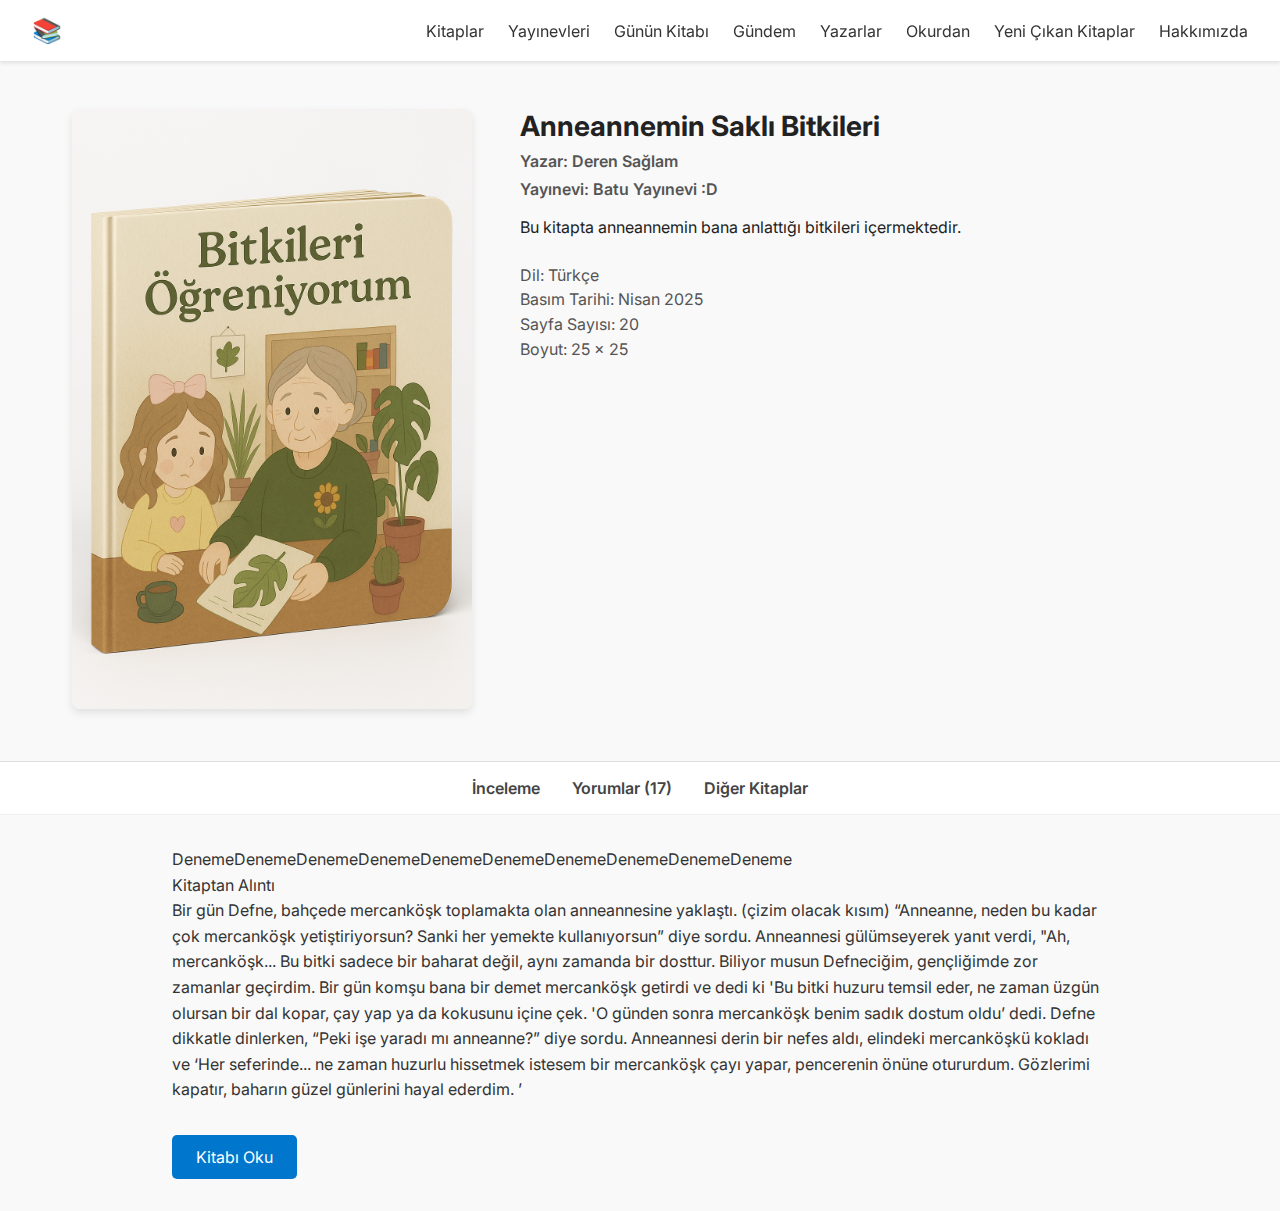
==== index.html @ a54b40bd "Add files via upload" ====
<!DOCTYPE html>
<html lang="tr">
<head>
  <meta charset="UTF-8">
  <meta name="viewport" content="width=device-width, initial-scale=1.0">
  <title>Kitap Tanıtımı</title>
  <link rel="stylesheet" href="style.css">
  <link href="https://fonts.googleapis.com/css2?family=Inter:wght@400;600;700&display=swap" rel="stylesheet">
</head>
<body>
  <!-- Üst Menü -->
  <header class="navbar">
    <div class="logo">📚</div>
    <nav>
      <ul>
        <li>Kitaplar</li>
        <li>Yayınevleri</li>
        <li>Günün Kitabı</li>
        <li>Gündem</li>
        <li>Yazarlar</li>
        <li>Okurdan</li>
        <li>Yeni Çıkan Kitaplar</li>
        <li>Hakkımızda</li>
      </ul>
    </nav>
  </header>

  <!-- İçerik Alanı -->
  <main class="container">
    <div class="book-left">
      <img src="img/kitap-kapak.jpg" alt="Kitap Kapak">
    </div>

    <div class="book-right">
      <h1>Anneannemin Saklı Bitkileri</h1>
      <p class="yazar">Yazar: Deren Sağlam</p>
      <p class="yayinevi">Yayınevi: Batu Yayınevi :D</p>
      <p class="aciklama">
        Bu kitapta anneannemin bana anlattığı bitkileri içermektedir.
      </p>
      <ul class="detaylar">
        <li>Dil: Türkçe</li>
        <li>Basım Tarihi: Nisan 2025</li>
        <li>Sayfa Sayısı: 20</li>
        <li>Boyut: 25 x 25</li>
      </ul>
    </div>
  </main>

  <!-- Alt Sekmeler -->
  <section class="alt-panel">
    <div class="sekme"> İnceleme </div>
    <div class="sekme"> Yorumlar (17) </div>
    <div class="sekme"> Diğer Kitaplar </div>
  </section>

  <section class="inceleme-icerik">
    <p>
      DenemeDenemeDenemeDenemeDenemeDenemeDenemeDenemeDenemeDeneme

    </p>
    <p>
        
        Kitaptan Alıntı
    </p>
    </p>
       Bir gün Defne, bahçede mercanköşk toplamakta olan anneannesine yaklaştı. (çizim
       olacak kısım) “Anneanne, neden bu kadar çok mercanköşk yetiştiriyorsun? Sanki
       her yemekte kullanıyorsun” diye sordu. Anneannesi gülümseyerek yanıt verdi, "Ah,
       mercanköşk... Bu bitki sadece bir baharat değil, aynı zamanda bir dosttur. Biliyor
       musun Defneciğim, gençliğimde zor zamanlar geçirdim. Bir gün komşu bana bir
       demet mercanköşk getirdi ve dedi ki 'Bu bitki huzuru temsil eder, ne zaman
       üzgün olursan bir dal kopar, çay yap ya da kokusunu içine çek. 'O günden sonra
       mercanköşk benim sadık dostum oldu’ dedi. Defne dikkatle dinlerken, “Peki işe
       yaradı mı anneanne?” diye sordu. Anneannesi derin bir nefes aldı, elindeki
       mercanköşkü kokladı ve ‘Her seferinde... ne zaman huzurlu hissetmek istesem
       bir mercanköşk çayı yapar, pencerenin önüne otururdum. Gözlerimi kapatır,
       baharın güzel günlerini hayal ederdim. ’
    </p>

    <button class="oku-buton">Kitabı Oku</button>
  </section>
</body>
</html>
---- style.css ----
/* style.css */

* {
  margin: 0;
  padding: 0;
  box-sizing: border-box;
  font-family: 'Inter', sans-serif;
}

body {
  background-color: #f9f9f9;
  color: #222;
}

.navbar {
  background-color: white;
  padding: 1rem 2rem;
  box-shadow: 0 2px 4px rgba(0,0,0,0.1);
  display: flex;
  align-items: center;
  justify-content: space-between;
  position: sticky;
  top: 0;
  z-index: 1000;
}

.navbar .logo {
  font-size: 24px;
  font-weight: bold;
}

.navbar ul {
  list-style: none;
  display: flex;
  gap: 1.5rem;
}

.navbar ul li {
  cursor: pointer;
  font-size: 16px;
  color: #333;
  transition: color 0.3s;
}

.navbar ul li:hover {
  color: #0077cc;
}

.container {
  max-width: 1200px;
  margin: 3rem auto;
  display: flex;
  gap: 3rem;
  padding: 0 2rem;
}

.book-left img {
  width: 100%;
  max-width: 400px;
  border-radius: 8px;
  box-shadow: 0 4px 8px rgba(0,0,0,0.1);
}

.book-right {
  flex: 1;
}

.book-right h1 {
  font-size: 28px;
  font-weight: 700;
  margin-bottom: 0.5rem;
}

.book-right .yazar,
.book-right .yayinevi {
  font-weight: 600;
  color: #555;
  margin-bottom: 0.5rem;
}

.aciklama {
  margin-top: 1rem;
  line-height: 1.6;
}

.detaylar {
  list-style: none;
  margin-top: 1.5rem;
}

.detaylar li {
  margin-bottom: 0.3rem;
  color: #555;
}

.alt-panel {
  display: flex;
  justify-content: center;
  gap: 2rem;
  background-color: #fff;
  padding: 1rem 0;
  border-top: 1px solid #ddd;
  border-bottom: 1px solid #eee;
}

.sekme {
  font-weight: 600;
  color: #444;
  cursor: pointer;
  transition: color 0.3s;
}

.sekme:hover {
  color: #0077cc;
}

.inceleme-icerik {
  max-width: 1000px;
  margin: 2rem auto;
  padding: 0 2rem;
  line-height: 1.6;
  color: #333;
}

.oku-buton {
  margin-top: 2rem;
  padding: 0.75rem 1.5rem;
  background-color: #0077cc;
  color: white;
  border: none;
  border-radius: 5px;
  font-size: 16px;
  cursor: pointer;
  transition: background-color 0.3s;
}

.oku-buton:hover {
  background-color: #005ea6;
}
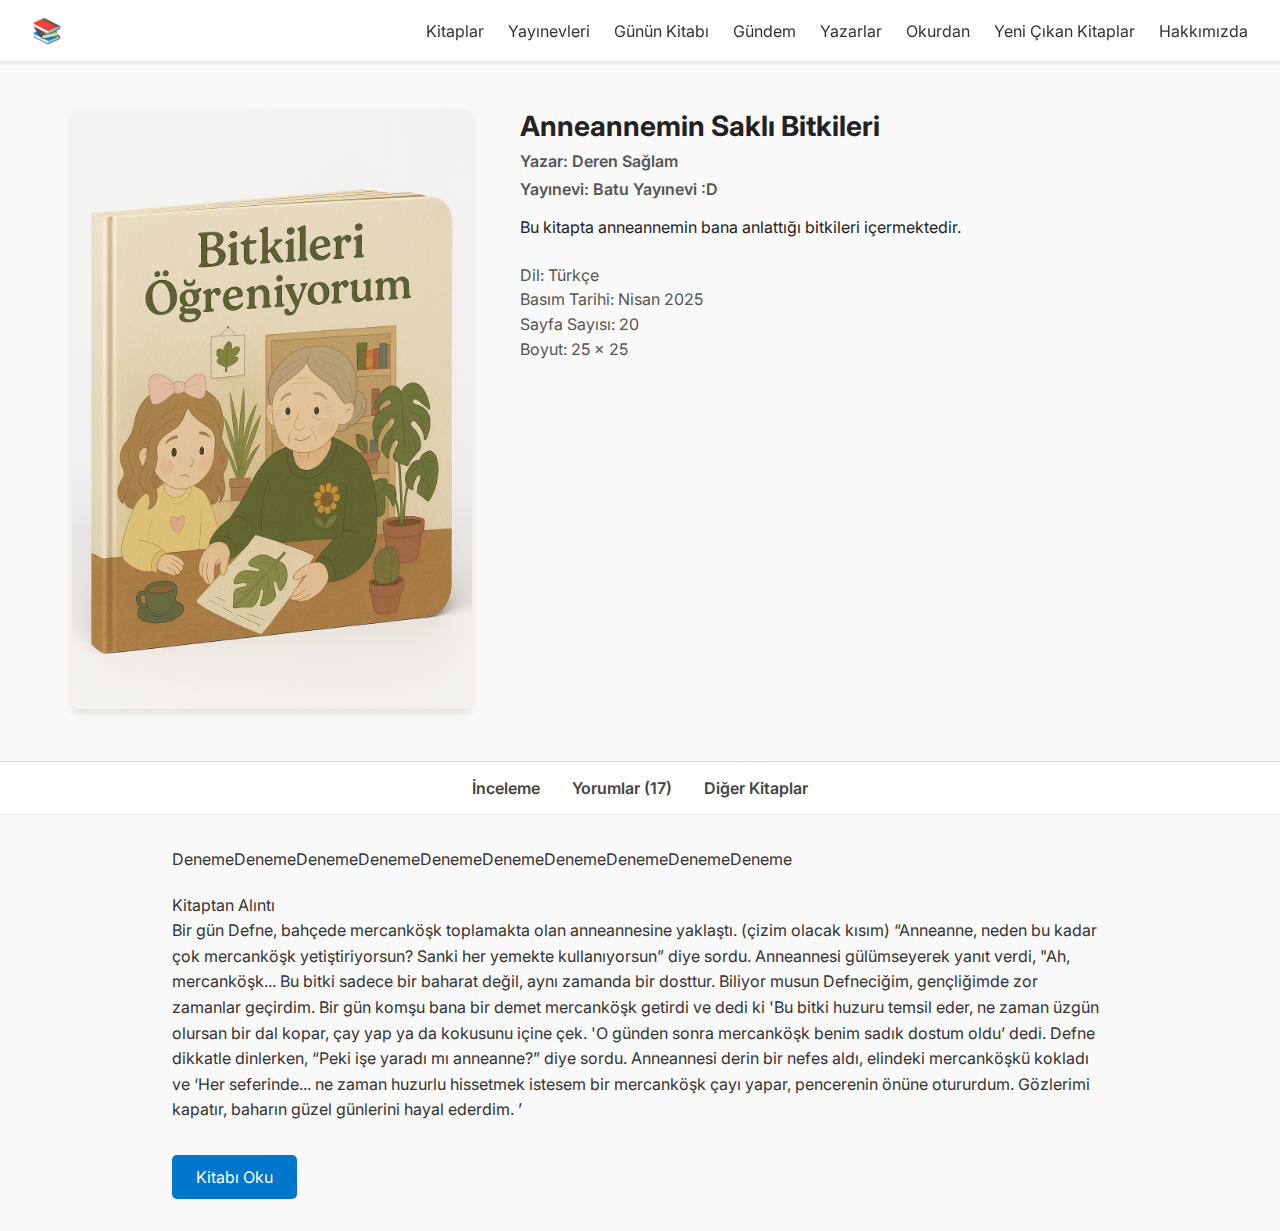
==== commit 08e4803b: "Add files via upload" ====
--- a/index.html
+++ b/index.html
@@ -55,10 +55,8 @@
   </section>
 
   <section class="inceleme-icerik">
-    <p>
-      DenemeDenemeDenemeDenemeDenemeDenemeDenemeDenemeDenemeDeneme
+    <p class="deneme">DenemeDenemeDenemeDenemeDenemeDenemeDenemeDenemeDenemeDeneme</p>
 
-    </p>
     <p>
         
         Kitaptan Alıntı
@@ -78,7 +76,8 @@
        baharın güzel günlerini hayal ederdim. ’
     </p>
 
-    <button class="oku-buton">Kitabı Oku</button>
+    <a href="kitaplar/oku.html"><button class="oku-buton">Kitabı Oku</button></a>
+
   </section>
 </body>
 </html>
--- a/style.css
+++ b/style.css
@@ -137,3 +137,6 @@
 .oku-buton:hover {
   background-color: #005ea6;
 }
+.deneme {
+  margin-bottom: 20px;
+}
